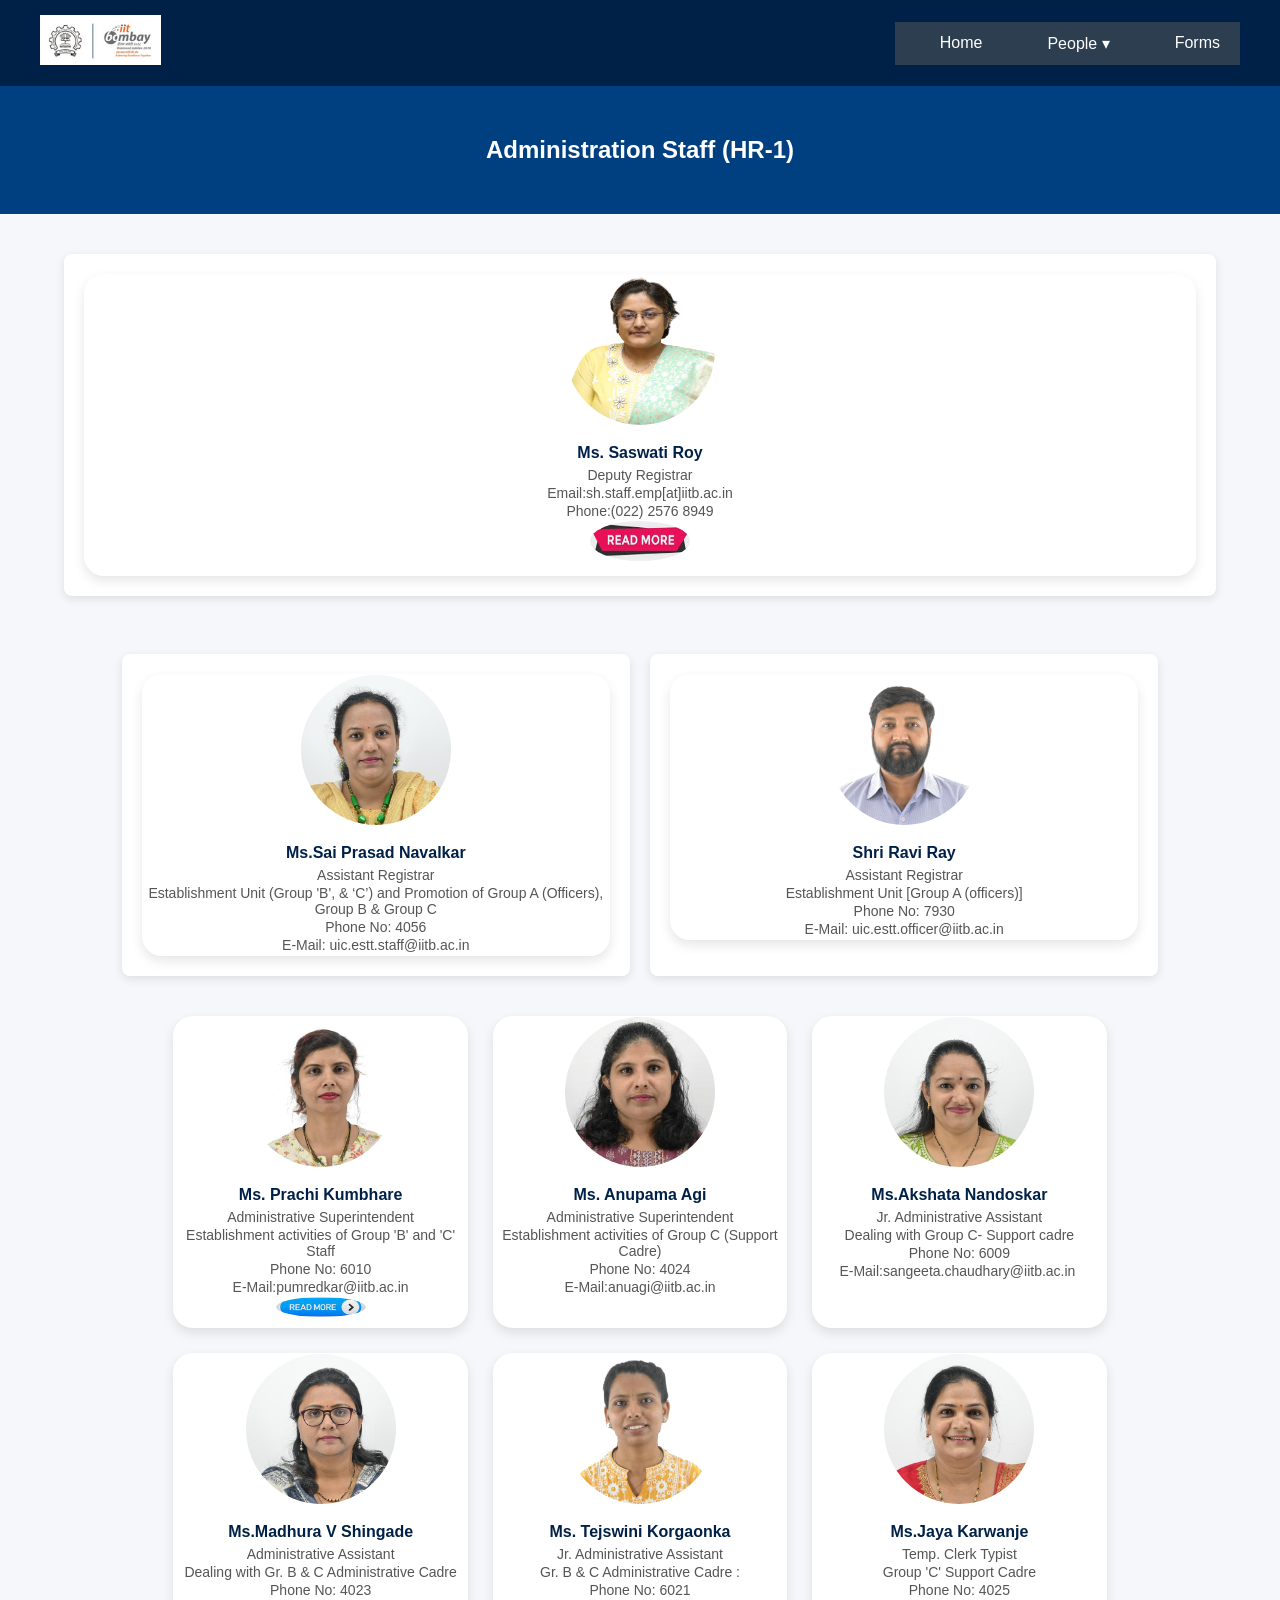
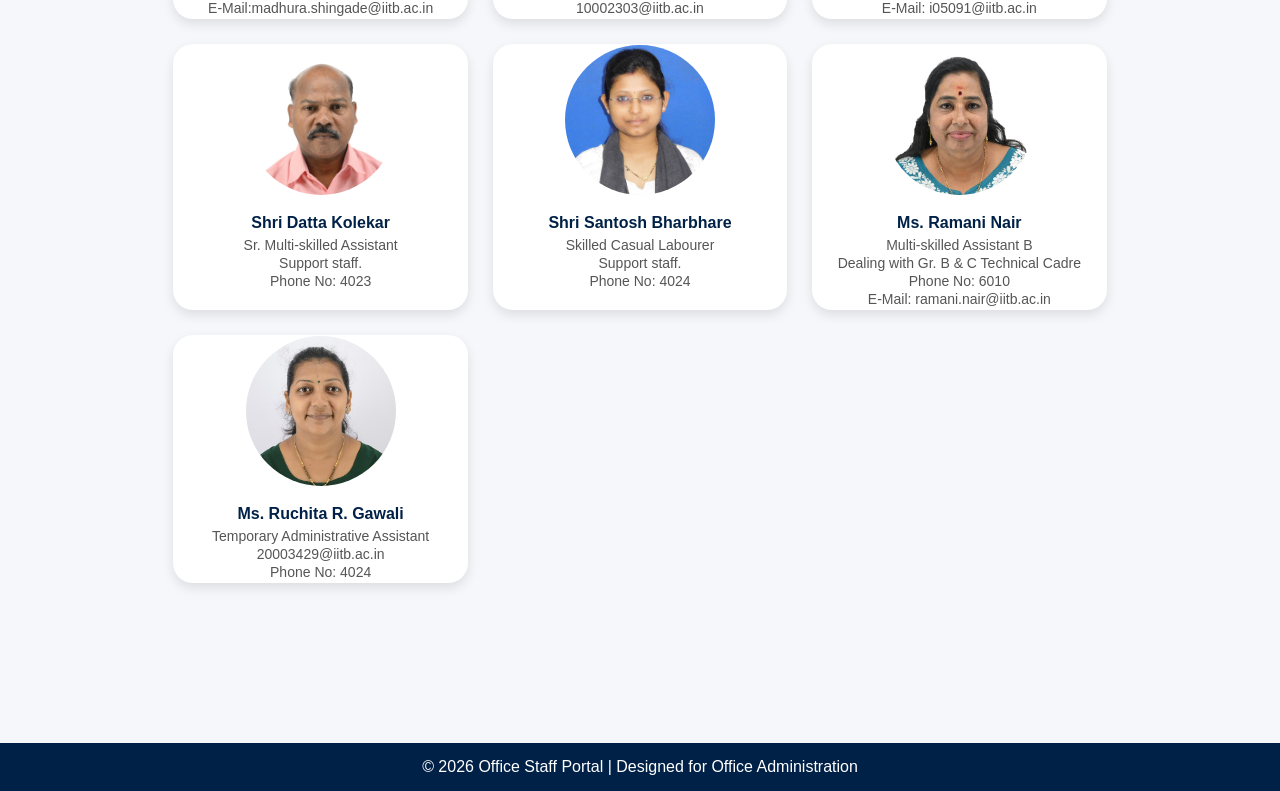
==== Peo.html @ 938f5f5c "demo" ====
<!DOCTYPE html>
<html lang="en">
<head>
<meta charset="UTF-8">
<title>AWP</title>
<script>
function goToPage() {
    var select = document.getElementById("courseSelect");
    var url = select.value;

    if (url) {
        window.location.href = url;
    }
}
</script>
<script>
    const img = document.getElementById("profileImg");
    const popup = document.getElementById("popup");
    const close = document.querySelector(".close");

    // Show popup
    img.onclick = function() {
        popup.style.display = "block";
    }

    // Close popup
    close.onclick = function() {
        popup.style.display = "none";
    }

    // Close when clicking outside
    window.onclick = function(e) {
        if (e.target == popup) {
            popup.style.display = "none";
        }
    }
</script>

<style>

body{
font-family: 'Segoe UI', sans-serif;
margin:0;
background:#f5f7fa;
}

header{
background:#002147;
color:white;
padding:15px 40px;
display:flex;
justify-content:space-between;
align-items:center;
}
.logo img {
    height: 50px;
    width: auto;
}
.logo{
font-size:22px;
font-weight:bold;
}

nav a{
color:white;
text-decoration:none;
margin-left:25px;
font-weight:500;
}

nav a:hover{
color:#ffc107;
}

.banner{
background:#004080;
color:white;
text-align:center;
padding:30px 20px;
}

.banner h1{
margin:0;
font-size:40px;
}

.container{
width:90%;
margin:auto;
padding:40px 0;
}

.section-title{
text-align:center;
font-size:28px;
margin-bottom:30px;
color:#002147;
}

/* Departments */

.departments{
display:grid;
grid-template-columns:repeat(auto-fit,minmax(220px,1fr));
gap:20px;
}

.department-card{
background:white;
padding:20px;
border-radius:8px;
box-shadow:0 3px 10px rgba(0,0,0,0.1);
text-align:center;
}

.department-card h3{
margin-top:10px;
color:#004080;
}

/* Staff */

.staff-grid{
display:grid;
grid-template-columns:repeat(auto-fit,minmax(250px,1fr));
gap:25px;
}

.staff-card{
background:white;
padding:1px;
border-radius:20px;
text-align:center;
box-shadow:0 5px 12px rgba(0,0,0,0.1);
}

.staff-card img{
width:120px;
height:120px;
border-radius:50%;
margin-bottom:10px;
}

.staff-card h4{
margin:5px 0;
color:#002147;
}

.staff-card p{
margin:2px;
font-size:14px;
color:#555;
}

/* Contact */

.contact{
background:white;
padding:30px;
border-radius:8px;
box-shadow:0 3px 10px rgba(0,0,0,0.1);
text-align:center;
}

/* Footer */

footer{
background:#002147;
color:white;
text-align:center;
padding:15px;
margin-top:40px;
}
/* Navbar style link button */
.navbar {
    list-style: none;
    display: flex;
    background: #2c3e50;
    padding: 0;
    margin: 0;
}

.navbar li {
    position: relative;
}

.navbar a {
    display: block;
    padding: 12px 20px;
    color: white;
    text-decoration: none;
}

.navbar a:hover {
    background: #34495e;
}

/* Dropdown */
.dropdown-menu {
    display: none;
    position: absolute;
    background: #34495e;
    list-style: none;
    padding: 0;
    margin: 0;
    top: 100%;
    min-width: 200px;
}

.dropdown-menu li a {
    padding: 10px;
}
.staff-card img {
    width: 150px;
    height: 150px;
    border-radius: 50%;
    cursor: pointer;
}

/* Popup background */
.popup {
    display: none;
    position: fixed;
    top: 0;
    left: 0;
    width: 100%;
    height: 100%;
    background: rgba(0, 0, 0, 0.6);
}

/* Popup box */
.popup-content {
    background: #fff;
    width: 300px;
    margin: 150px auto;
    padding: 20px;
    border-radius: 10px;
    text-align: center;
}

/* Close button */`
.close {
    float: right;
    font-size: 22px;
    cursor: pointer;
}
/* Show dropdown on hover */
.dropdown:hover .dropdown-menu {
    display: block;
}
</style>

</head>

<body>

<header>
<div class="logo">
    <img src="img/IITB-LL.png" alt="IITBL">
</div>

<nav>
    <ul class="navbar">
        <li><a href="index.html">Home</a></li>

        <li class="dropdown">
            <a href="">People ▾</a>
            <ul class="dropdown-menu">
                <li><a href="peo.html">Deputy Registrars(HR-1)</a></li>
                <li><a href="vs.html">Deputy Registrars(HR-2)</a></li>
            </ul>
        </li>

        <li><a href="Formspdf.html">Forms</a></li>
      
    </ul>
</nav>

</header>
<div class="banner">
<h2>Administration Staff (HR-1)</h2>

</div>
<div class="container">
<div class="departments">
<div class="department-card">
<div class="staff-card">
<img src="img/sasp.png">
<h4>Ms. Saswati Roy</h4>
<p>Deputy Registrar</p>
<p>Email:sh.staff.emp[at]iitb.ac.in</p>
<p>Phone:(022) 2576 8949 </p>

<a href="sasp.html">
  <img src="img/button8.png" alt="Clickable Button Image" style="width:100px;height:40px;">
</a>
</div>
</div>
</div>
<br>
<div class="container">
<div class="departments">

<div class="department-card">

<div class="staff-card">
<img src="img/Sampada.jpeg">
<h4>Ms.Sai Prasad Navalkar</h4>
<p>Assistant Registrar</p>
<p>Establishment Unit (Group 'B', & ‘C’) and Promotion of Group A (Officers), Group B & Group C</p>
<p>Phone No:&nbsp;4056</p>
<p>E-Mail:  uic.estt.staff@iitb.ac.in</p>
</div>
</div>
<div class="department-card">
<div class="staff-card">
<img src="img/Ravi_Ray.jpeg">

<h4>Shri Ravi Ray</h4>
<p>Assistant Registrar</p>
<p>Establishment Unit [Group A (officers)] </p>
<p>Phone No:&nbsp;7930</p>
<p>E-Mail: uic.estt.officer@iitb.ac.in</p>

</div>
</div>
</div>

<div class="container">
<div class="staff-grid">
<div class="staff-card">
<img src="img/PrachiK.jpeg">

<h4>Ms. Prachi Kumbhare</h4>
<p>Administrative Superintendent</p>
<p> Establishment activities  of Group 'B' and 'C' Staff </p>
<p>Phone No:&nbsp;6010</p>
<p>E-Mail:pumredkar@iitb.ac.in</p>
<a href="Prachip.html">
  <img src="img/button9.png" alt="Clickable Button Image" style="width:90px;height:20px;" align="center">
</a>
</div>

<div class="staff-card">
<img src="img/Anupama_Agi.jpeg">
<h4>Ms. Anupama Agi</h4>
<p>Administrative Superintendent</p>
<p> Establishment activities  of Group C (Support Cadre)</p>
<p>Phone No:&nbsp;4024</p>
<p>E-Mail:anuagi@iitb.ac.in</p>
</div>


 <div class="staff-card" w-75">
<img src="img/Akshata Nandoskar.jpeg">
<h4>Ms.Akshata Nandoskar</h4>
<p>Jr. Administrative Assistant</p>
<p>Dealing with Group C- Support cadre </p>
<p>Phone No:&nbsp;6009</p>
<p>E-Mail:sangeeta.chaudhary@iitb.ac.in&nbsp;</p>
</div>

<div class="staff-card">
<img src="img/Madhura Shingade.jpeg">
<h4>Ms.Madhura V Shingade</h4>
<p>Administrative Assistant</p>
<p>Dealing with Gr. B & C Administrative Cadre</p>
<p>Phone No:&nbsp;4023</p>
<p>E-Mail:madhura.shingade@iitb.ac.in</p>
</div>

<div class="staff-card">
<img src="img/TKorgaonkar.jpeg">
<h4>Ms. Tejswini Korgaonka</h4>
<p>Jr. Administrative Assistant</p>
<p>Gr. B & C Administrative Cadre :</p>
<p>Phone No:&nbsp;6021</p>
<p>10002303@iitb.ac.in</p>
</div>

<div class="staff-card">
<img src="img/Jaya Karwanje.jpeg">
<h4>Ms.Jaya Karwanje</h4>
<p>Temp. Clerk Typist</p>
<p>Group 'C' Support Cadre</p>
<p>Phone No:&nbsp;4025</p>
 <P>E-Mail: i05091@iitb.ac.in</p>
</div>

<div class="staff-card">
<img src="img/Datta Kolekar.jpeg">
<h4>Shri Datta Kolekar</h4>
<p>Sr. Multi-skilled Assistant</p>
<p>Support staff.</p>
<p>Phone No:&nbsp;4023</p>
</div>
<div class="staff-card">
<img src="img/Santosh Bharbhare.jpeg">
<h4>Shri Santosh Bharbhare</h4>
<p>Skilled Casual Labourer</p>
<p>Support staff.</p>
<p>Phone No:&nbsp;4024</p>
</div>
<div class="staff-card">
<img src="img/Ramani Nair.jpeg">
<h4>Ms. Ramani Nair</h4>
<p>Multi-skilled Assistant B</p>
<p>Dealing with Gr. B & C Technical Cadre</p>
<p>Phone No:&nbsp;6010</p>
<p>E-Mail: ramani.nair@iitb.ac.in</p>
</div>
<div class="staff-card">
<img src="img/Ruchita R. Gawali.jpeg">
<h4>Ms. Ruchita R. Gawali</h4>
<p>Temporary Administrative Assistant</p>
<p> 20003429@iitb.ac.in</p>
<p>Phone No:&nbsp;4024</p>


</div>
</div>
</div>
</div>
</div>
<footer>
© 2026 Office Staff Portal | Designed for Office Administration
</footer>
</body>
</html>
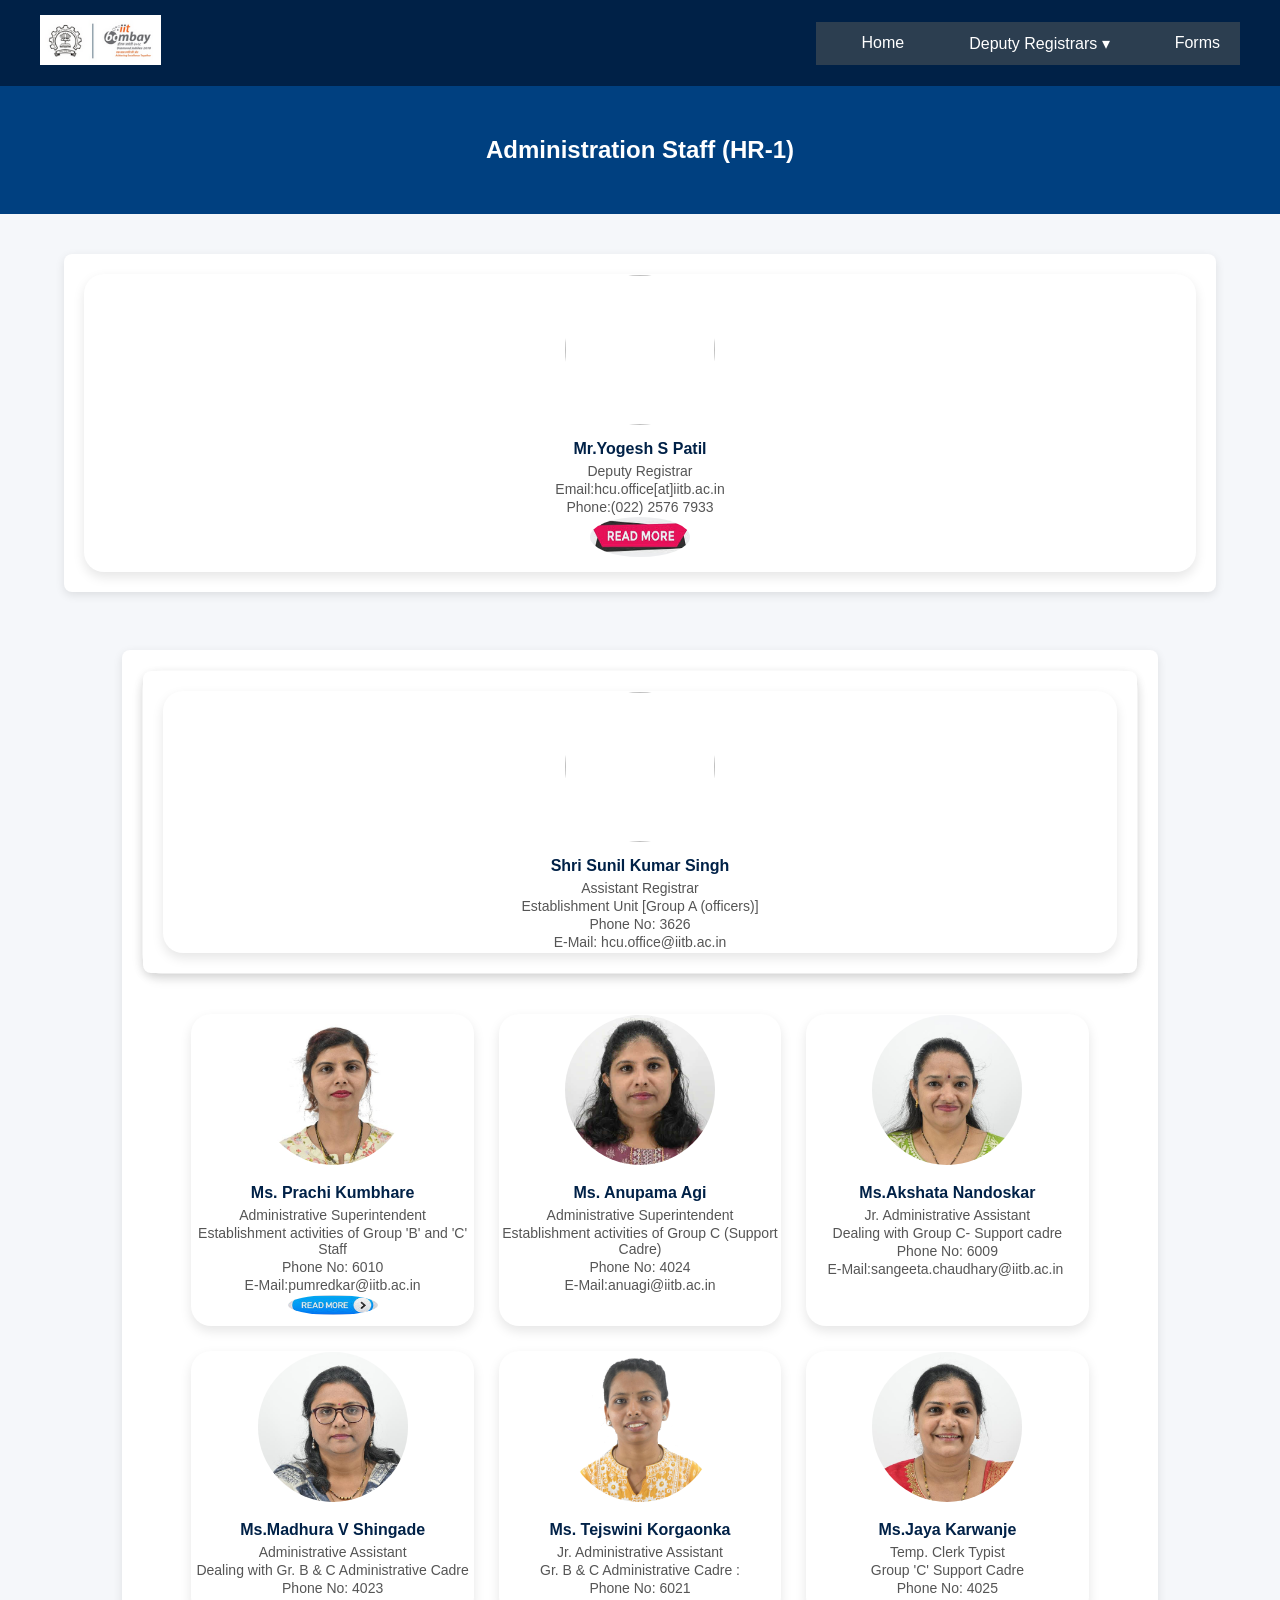
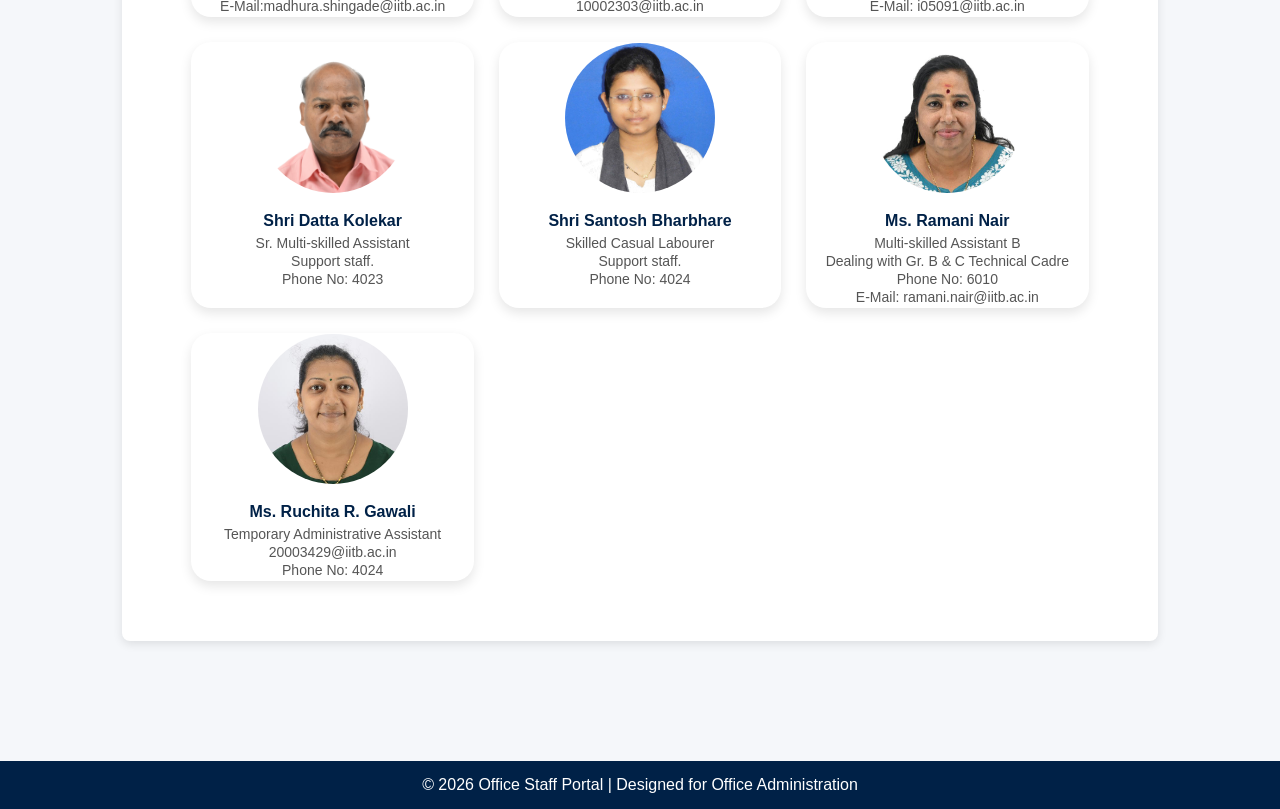
==== commit 9fed8322: "Update Peo.html" ====
--- a/Peo.html
+++ b/Peo.html
@@ -264,10 +264,10 @@
         <li><a href="index.html">Home</a></li>
 
         <li class="dropdown">
-            <a href="">People ▾</a>
+            <a href="">Deputy Registrars ▾</a>
             <ul class="dropdown-menu">
-                <li><a href="peo.html">Deputy Registrars(HR-1)</a></li>
-                <li><a href="vs.html">Deputy Registrars(HR-2)</a></li>
+                <li><a href="peo.html">People</a></li>
+               
             </ul>
         </li>
 
@@ -285,13 +285,13 @@
 <div class="departments">
 <div class="department-card">
 <div class="staff-card">
-<img src="img/sasp.png">
-<h4>Ms. Saswati Roy</h4>
+<img src="img/YP.jpeg">
+<h4>Mr.Yogesh S Patil</h4>
 <p>Deputy Registrar</p>
-<p>Email:sh.staff.emp[at]iitb.ac.in</p>
-<p>Phone:(022) 2576 8949 </p>
-
-<a href="sasp.html">
+<p>Email:hcu.office[at]iitb.ac.in</p>
+<p>Phone:(022) 2576 7933 </p>
+
+<a href="Yp.html">
   <img src="img/button8.png" alt="Clickable Button Image" style="width:100px;height:40px;">
 </a>
 </div>
@@ -304,28 +304,21 @@
 <div class="department-card">
 
 <div class="staff-card">
-<img src="img/Sampada.jpeg">
-<h4>Ms.Sai Prasad Navalkar</h4>
-<p>Assistant Registrar</p>
-<p>Establishment Unit (Group 'B', & ‘C’) and Promotion of Group A (Officers), Group B & Group C</p>
-<p>Phone No:&nbsp;4056</p>
-<p>E-Mail:  uic.estt.staff@iitb.ac.in</p>
-</div>
-</div>
+
 <div class="department-card">
 <div class="staff-card">
-<img src="img/Ravi_Ray.jpeg">
-
-<h4>Shri Ravi Ray</h4>
+<img src="img/Sunilk.jpeg">
+
+<h4>Shri Sunil Kumar Singh</h4>
 <p>Assistant Registrar</p>
 <p>Establishment Unit [Group A (officers)] </p>
-<p>Phone No:&nbsp;7930</p>
-<p>E-Mail: uic.estt.officer@iitb.ac.in</p>
-
-</div>
-</div>
-</div>
-
+<p>Phone No:&nbsp;3626</p>
+<p>E-Mail: hcu.office@iitb.ac.in</p>
+
+</div>
+</div>
+</div>
+	
 <div class="container">
 <div class="staff-grid">
 <div class="staff-card">
@@ -422,8 +415,10 @@
 </div>
 </div>
 </div>
+</div>
+</div>
 <footer>
 © 2026 Office Staff Portal | Designed for Office Administration
 </footer>
 </body>
-</html>+</html>
